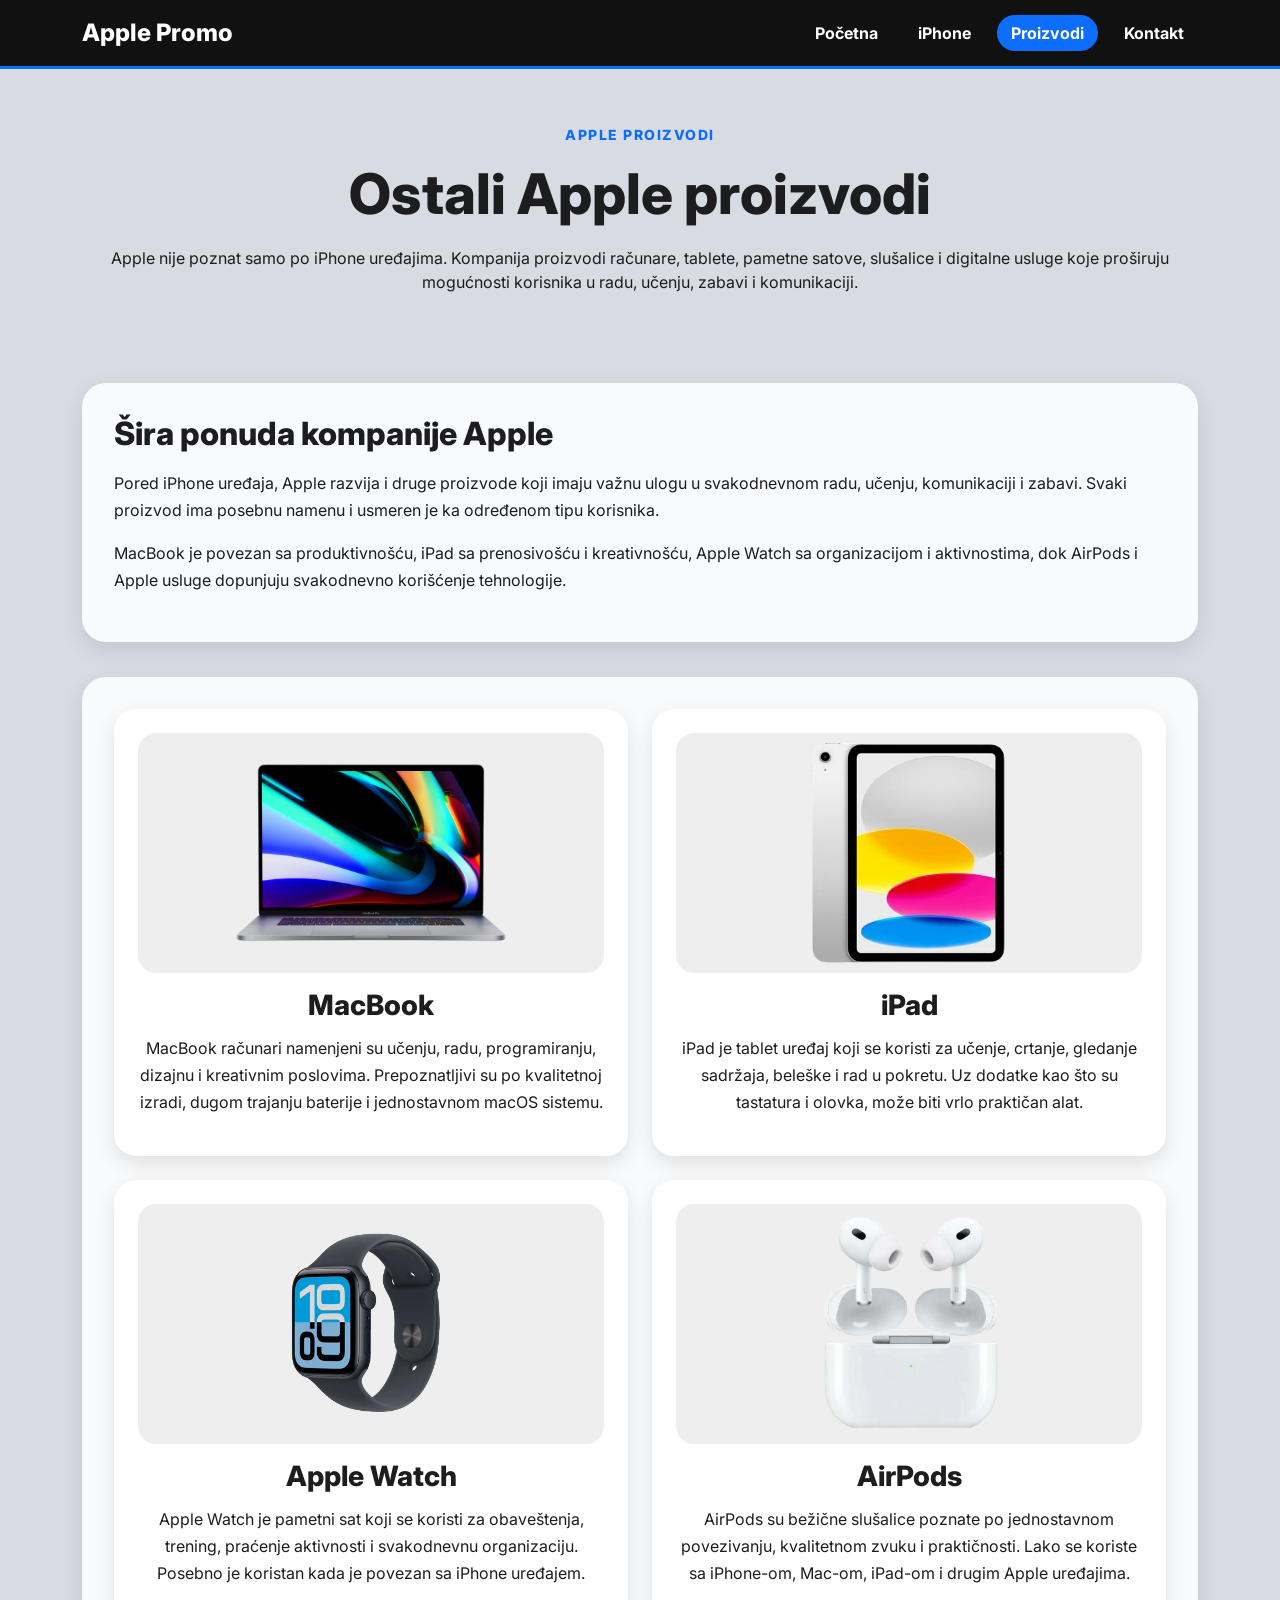
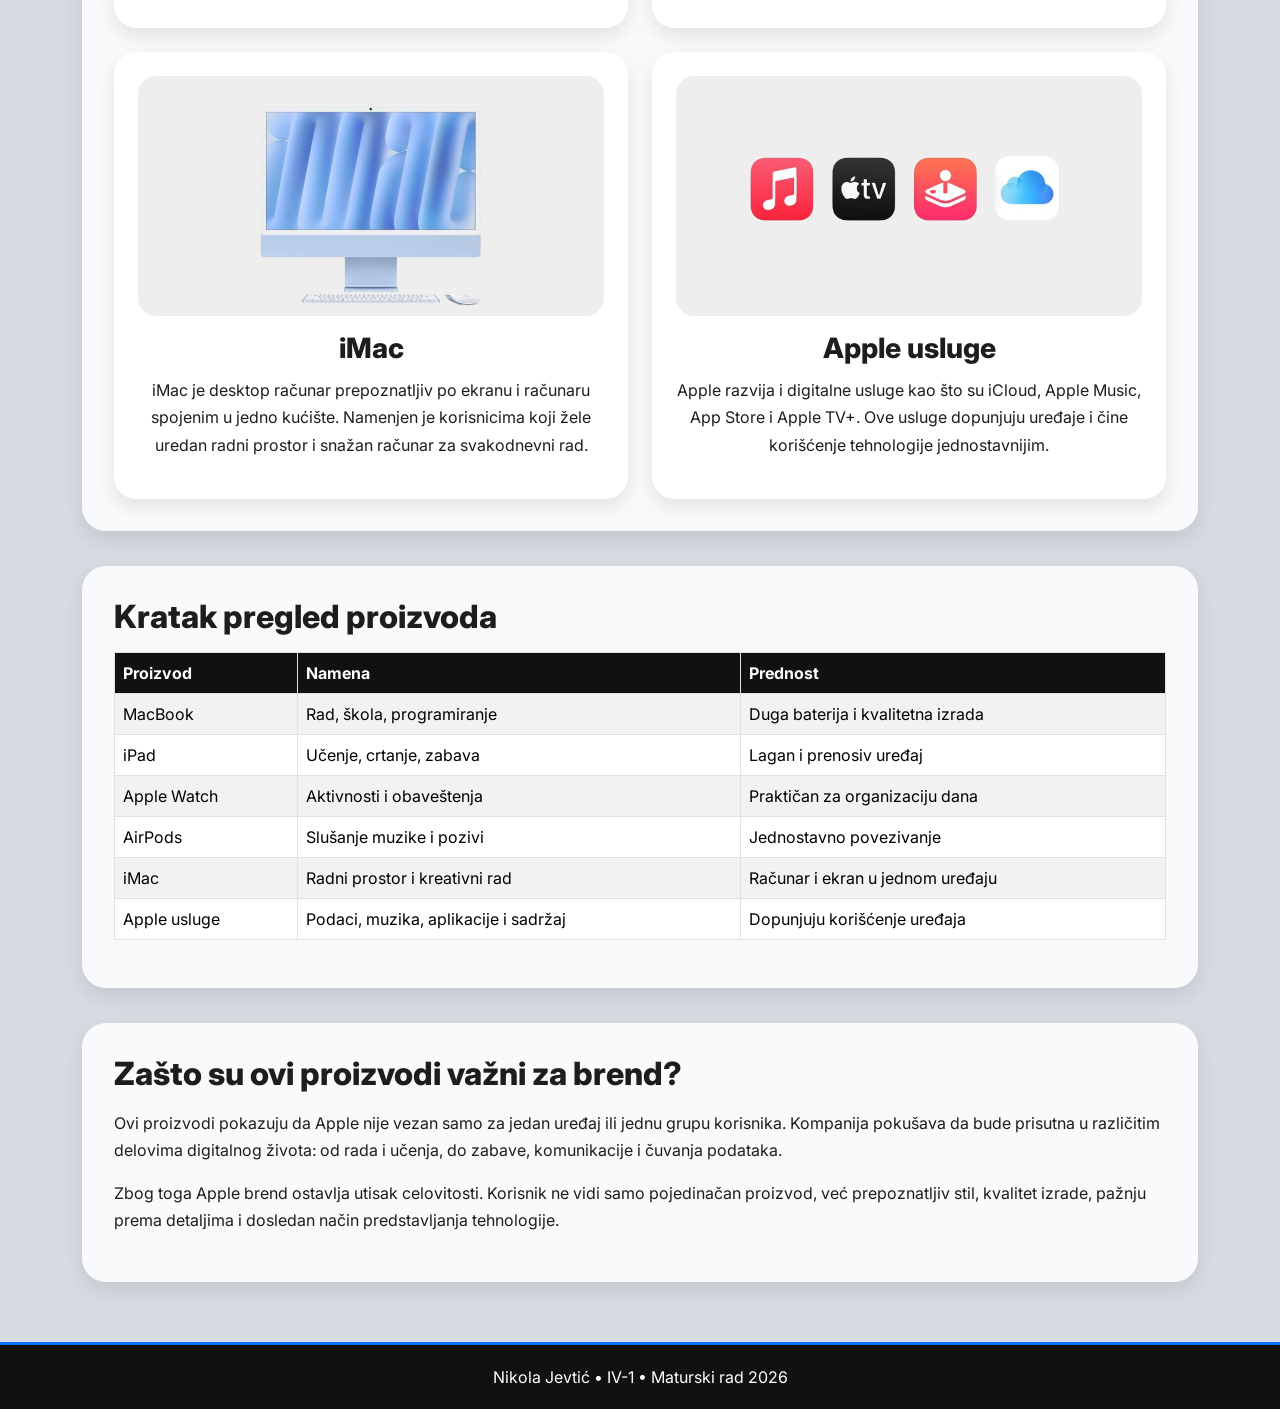
==== proizvodi.html @ b4c90541 "Add files via upload" ====
<!DOCTYPE html>
<html lang="sr">
<head>
  <meta charset="UTF-8">
  <meta name="viewport" content="width=device-width, initial-scale=1.0">

  <title>Apple | Proizvodi</title>

  <link href="https://cdn.jsdelivr.net/npm/bootstrap@5.3.3/dist/css/bootstrap.min.css" rel="stylesheet">

  <link rel="preconnect" href="https://fonts.googleapis.com">
  <link rel="preconnect" href="https://fonts.gstatic.com" crossorigin>
  <link href="https://fonts.googleapis.com/css2?family=Inter:wght@300;400;600;700;800&display=swap" rel="stylesheet">

  <link rel="stylesheet" href="style.css">
</head>

<body>

  <nav class="site-nav">
    <div class="container nav-wrap">
      <div class="brand">Apple Promo</div>

      <ul class="menu">
        <li><a href="index.html">Početna</a></li>
        <li><a href="iphone.html">iPhone</a></li>
        <li><a class="active" href="proizvodi.html">Proizvodi</a></li>
        <li><a href="kontakt.html">Kontakt</a></li>
      </ul>
    </div>
  </nav>

  <header class="page-hero">
    <div class="container">
      <p class="small-title">Apple proizvodi</p>
      <h1>Ostali Apple proizvodi</h1>

      <p>
        Apple nije poznat samo po iPhone uređajima. Kompanija proizvodi računare,
        tablete, pametne satove, slušalice i digitalne usluge koje proširuju mogućnosti
        korisnika u radu, učenju, zabavi i komunikaciji.
      </p>
    </div>
  </header>

  <main class="container my-5">

    <section class="content-section">
      <h2>Šira ponuda kompanije Apple</h2>

      <p>
        Pored iPhone uređaja, Apple razvija i druge proizvode koji imaju važnu ulogu
        u svakodnevnom radu, učenju, komunikaciji i zabavi. Svaki proizvod ima posebnu
        namenu i usmeren je ka određenom tipu korisnika.
      </p>

      <p>
        MacBook je povezan sa produktivnošću, iPad sa prenosivošću i kreativnošću,
        Apple Watch sa organizacijom i aktivnostima, dok AirPods i Apple usluge dopunjuju
        svakodnevno korišćenje tehnologije.
      </p>
    </section>

    <section class="content-section">
      <div class="row g-4">

        <div class="col-md-6">
          <div class="product-card">
            <a href="https://www.apple.com/mac/" target="_blank">
              <img src="img/macbook.png" alt="MacBook">
            </a>

            <h3>MacBook</h3>
            <p>
              MacBook računari namenjeni su učenju, radu, programiranju, dizajnu i kreativnim
              poslovima. Prepoznatljivi su po kvalitetnoj izradi, dugom trajanju baterije i
              jednostavnom macOS sistemu.
            </p>
          </div>
        </div>

        <div class="col-md-6">
          <div class="product-card">
            <a href="https://www.apple.com/ipad/" target="_blank">
              <img src="img/ipad.png" alt="iPad">
            </a>

            <h3>iPad</h3>
            <p>
              iPad je tablet uređaj koji se koristi za učenje, crtanje, gledanje sadržaja,
              beleške i rad u pokretu. Uz dodatke kao što su tastatura i olovka, može biti
              vrlo praktičan alat.
            </p>
          </div>
        </div>

        <div class="col-md-6">
          <div class="product-card">
            <a href="https://www.apple.com/apple-watch/" target="_blank" class="watch-box">
              <img src="img/watch.png" alt="Apple Watch">
            </a>

            <h3>Apple Watch</h3>
            <p>
              Apple Watch je pametni sat koji se koristi za obaveštenja, trening, praćenje
              aktivnosti i svakodnevnu organizaciju. Posebno je koristan kada je povezan
              sa iPhone uređajem.
            </p>
          </div>
        </div>

        <div class="col-md-6">
          <div class="product-card">
            <a href="https://www.apple.com/airpods/" target="_blank">
              <img src="img/airpods.png" alt="AirPods">
            </a>

            <h3>AirPods</h3>
            <p>
              AirPods su bežične slušalice poznate po jednostavnom povezivanju, kvalitetnom
              zvuku i praktičnosti. Lako se koriste sa iPhone-om, Mac-om, iPad-om i drugim
              Apple uređajima.
            </p>
          </div>
        </div>

        <div class="col-md-6">
          <div class="product-card">
            <a href="https://www.apple.com/imac/" target="_blank" class="imac-box">
              <img src="img/imac.png" alt="iMac">
            </a>

            <h3>iMac</h3>
            <p>
              iMac je desktop računar prepoznatljiv po ekranu i računaru spojenim u jedno
              kućište. Namenjen je korisnicima koji žele uredan radni prostor i snažan računar
              za svakodnevni rad.
            </p>
          </div>
        </div>

        <div class="col-md-6">
          <div class="product-card">
            <a href="https://www.apple.com/icloud/" target="_blank">
              <img src="img/services.png" alt="Apple usluge">
            </a>

            <h3>Apple usluge</h3>
            <p>
              Apple razvija i digitalne usluge kao što su iCloud, Apple Music, App Store i
              Apple TV+. Ove usluge dopunjuju uređaje i čine korišćenje tehnologije
              jednostavnijim.
            </p>
          </div>
        </div>

      </div>
    </section>

    <section class="content-section">
      <h2>Kratak pregled proizvoda</h2>

      <div class="table-responsive mt-3">
        <table class="table table-striped table-bordered align-middle">
          <thead>
            <tr>
              <th>Proizvod</th>
              <th>Namena</th>
              <th>Prednost</th>
            </tr>
          </thead>

          <tbody>
            <tr>
              <td>MacBook</td>
              <td>Rad, škola, programiranje</td>
              <td>Duga baterija i kvalitetna izrada</td>
            </tr>

            <tr>
              <td>iPad</td>
              <td>Učenje, crtanje, zabava</td>
              <td>Lagan i prenosiv uređaj</td>
            </tr>

            <tr>
              <td>Apple Watch</td>
              <td>Aktivnosti i obaveštenja</td>
              <td>Praktičan za organizaciju dana</td>
            </tr>

            <tr>
              <td>AirPods</td>
              <td>Slušanje muzike i pozivi</td>
              <td>Jednostavno povezivanje</td>
            </tr>

            <tr>
              <td>iMac</td>
              <td>Radni prostor i kreativni rad</td>
              <td>Računar i ekran u jednom uređaju</td>
            </tr>

            <tr>
              <td>Apple usluge</td>
              <td>Podaci, muzika, aplikacije i sadržaj</td>
              <td>Dopunjuju korišćenje uređaja</td>
            </tr>
          </tbody>
        </table>
      </div>
    </section>

    <section class="content-section">
      <h2>Zašto su ovi proizvodi važni za brend?</h2>

      <p>
        Ovi proizvodi pokazuju da Apple nije vezan samo za jedan uređaj ili jednu grupu
        korisnika. Kompanija pokušava da bude prisutna u različitim delovima digitalnog
        života: od rada i učenja, do zabave, komunikacije i čuvanja podataka.
      </p>

      <p>
        Zbog toga Apple brend ostavlja utisak celovitosti. Korisnik ne vidi samo pojedinačan
        proizvod, već prepoznatljiv stil, kvalitet izrade, pažnju prema detaljima i dosledan
        način predstavljanja tehnologije.
      </p>
    </section>

  </main>

  <footer class="site-footer">
    <div class="container">
      Nikola Jevtić • IV-1 • Maturski rad 2026
    </div>
  </footer>

</body>
</html>
---- style.css ----
body {
  font-family: 'Inter', Arial, sans-serif;
  background: #d8dbe2;
  color: #1d1d1f;
  margin: 0;
}

/* NAVIGACIJA */

.site-nav {
  background: #111;
  padding: 15px 0;
  border-bottom: 3px solid #0d6efd;
  position: sticky;
  top: 0;
  z-index: 1000;
}

.nav-wrap {
  display: flex;
  align-items: center;
  justify-content: space-between;
}

.brand {
  color: white;
  font-weight: 800;
  font-size: 24px;
}

.menu {
  display: flex;
  gap: 12px;
  list-style: none;
  padding: 0;
  margin: 0;
}

.menu a {
  color: white;
  text-decoration: none;
  font-weight: 700;
  padding: 8px 14px;
  border-radius: 20px;
}

.menu a:hover,
.menu a.active {
  background: #0d6efd;
  color: white;
}

/* HERO */

.hero-section,
.page-hero {
  padding: 55px 0;
}

.page-hero {
  text-align: center;
  padding-bottom: 25px;
}

.hero-section h1,
.page-hero h1 {
  font-size: 56px;
  font-weight: 800;
  margin-bottom: 18px;
}

.lead-text {
  font-size: 18px;
  line-height: 1.7;
}

/* SEKCIJE */

.content-section {
  background: rgba(255, 255, 255, 0.85);
  border-radius: 24px;
  padding: 32px;
  margin-bottom: 35px;
  box-shadow: 0 8px 22px rgba(0,0,0,0.10);
}

.content-section h2 {
  font-weight: 800;
  margin-bottom: 16px;
}

.content-section p {
  line-height: 1.7;
}

.small-title {
  color: #0d6efd;
  text-transform: uppercase;
  font-weight: 800;
  letter-spacing: 1.5px;
  font-size: 14px;
}

/* SLIKE */

.main-img,
.section-img {
  width: 100%;
  height: 380px;
  object-fit: cover;
  border-radius: 22px;
  box-shadow: 0 8px 22px rgba(0,0,0,0.14);
  background: #eeeeee;
}

.main-img {
  height: 450px;
}

.hero-phone-box {
  background: #eeeeee;
  border-radius: 22px;
  height: 450px;
  padding: 18px;
  box-shadow: 0 8px 22px rgba(0,0,0,0.14);
  display: flex;
  align-items: center;
  justify-content: center;
  overflow: hidden;
}

.iphone-hero-img {
  width: 100%;
  height: 100%;
  object-fit: contain;
  object-position: center;
  display: block;
  transform: scale(1.25);
}

.product-card img {
  width: 100%;
  height: 240px;
  object-fit: contain;
  background: #eeeeee;
  padding: 10px;
  border-radius: 18px;
  margin-bottom: 16px;
  display: block;
}

/* KARTICE */

.info-card,
.product-card,
.contact-box {
  background: white;
  border-radius: 22px;
  padding: 24px;
  height: 100%;
  box-shadow: 0 8px 20px rgba(0,0,0,0.10);
}

.info-card h3,
.product-card h3 {
  font-weight: 800;
  margin-bottom: 12px;
}

.product-card {
  text-align: center;
  transition: 0.25s;
}

.product-card:hover,
.info-card:hover {
  transform: translateY(-5px);
}

/* APPLE WATCH */

.watch-box {
  width: 100%;
  height: 240px;
  background: #eeeeee;
  padding: 10px;
  border-radius: 18px;
  margin-bottom: 16px;
  display: flex;
  align-items: center;
  justify-content: center;
  overflow: hidden;
}

.watch-box img {
  width: auto;
  height: auto;
  max-width: 90%;
  max-height: 90%;
  object-fit: contain;
  background: transparent;
  padding: 0;
  margin: 0;
  border-radius: 0;
  transform: scale(1.50);
}

/* LISTE */

.nice-list {
  background: white;
  border-radius: 18px;
  padding: 22px 35px;
  box-shadow: 0 6px 16px rgba(0,0,0,0.08);
}

.nice-list li {
  margin-bottom: 8px;
}

/* TABELA */

.table {
  background: white;
}

.table th {
  background: #111;
  color: white;
}

/* FORMA */

.form-control,
.form-select {
  border-radius: 14px;
  padding: 11px;
}

iframe {
  border-radius: 18px;
}

/* DUGMAD */

.btn {
  border-radius: 20px;
  margin: 4px;
}

/* FOOTER */

.site-footer {
  background: #111;
  color: white;
  text-align: center;
  padding: 20px 0;
  margin-top: 60px;
  border-top: 3px solid #0d6efd;
}

.imac-box {
  width: 100%;
  height: 240px;
  background: #eeeeee;
  padding: 10px;
  border-radius: 18px;
  margin-bottom: 16px;
  display: flex;
  align-items: center;
  justify-content: center;
  overflow: hidden;
}

.imac-box img {
  width: auto;
  height: auto;
  max-width: 90%;
  max-height: 90%;
  object-fit: contain;
  background: transparent;
  padding: 0;
  margin: 0;
  border-radius: 0;
  transform: scale(1.18);
}

/* RESPONSIVE */

@media (max-width: 768px) {
  .nav-wrap {
    flex-direction: column;
    gap: 14px;
  }

  .menu {
    flex-wrap: wrap;
    justify-content: center;
  }

  .hero-section h1,
  .page-hero h1 {
    font-size: 38px;
  }

  .content-section {
    padding: 22px;
  }

  .main-img,
  .section-img {
    height: 260px;
  }

  .hero-phone-box {
    height: 300px;
  }

  .product-card img {
    height: 210px;
  }

  .watch-box {
    height: 210px;
  }

  .watch-box img {
    transform: scale(1.15);
  }
}
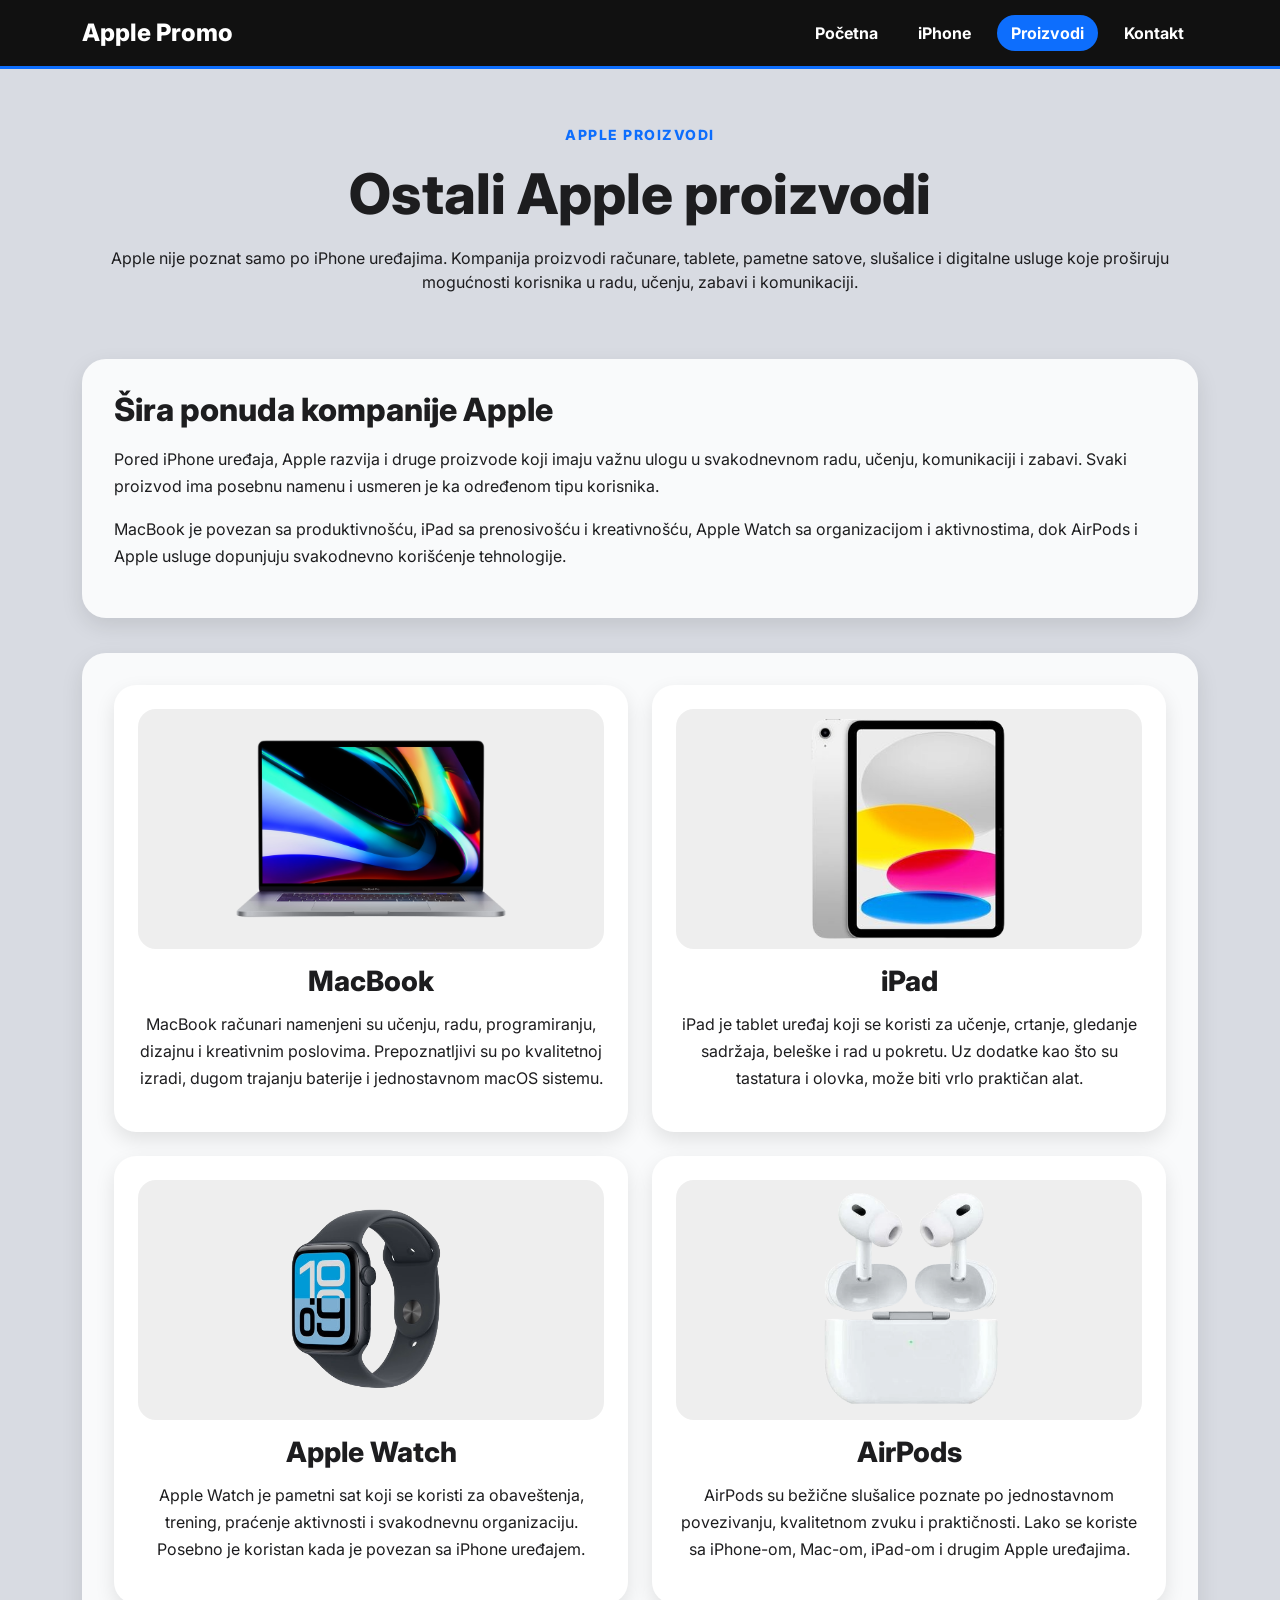
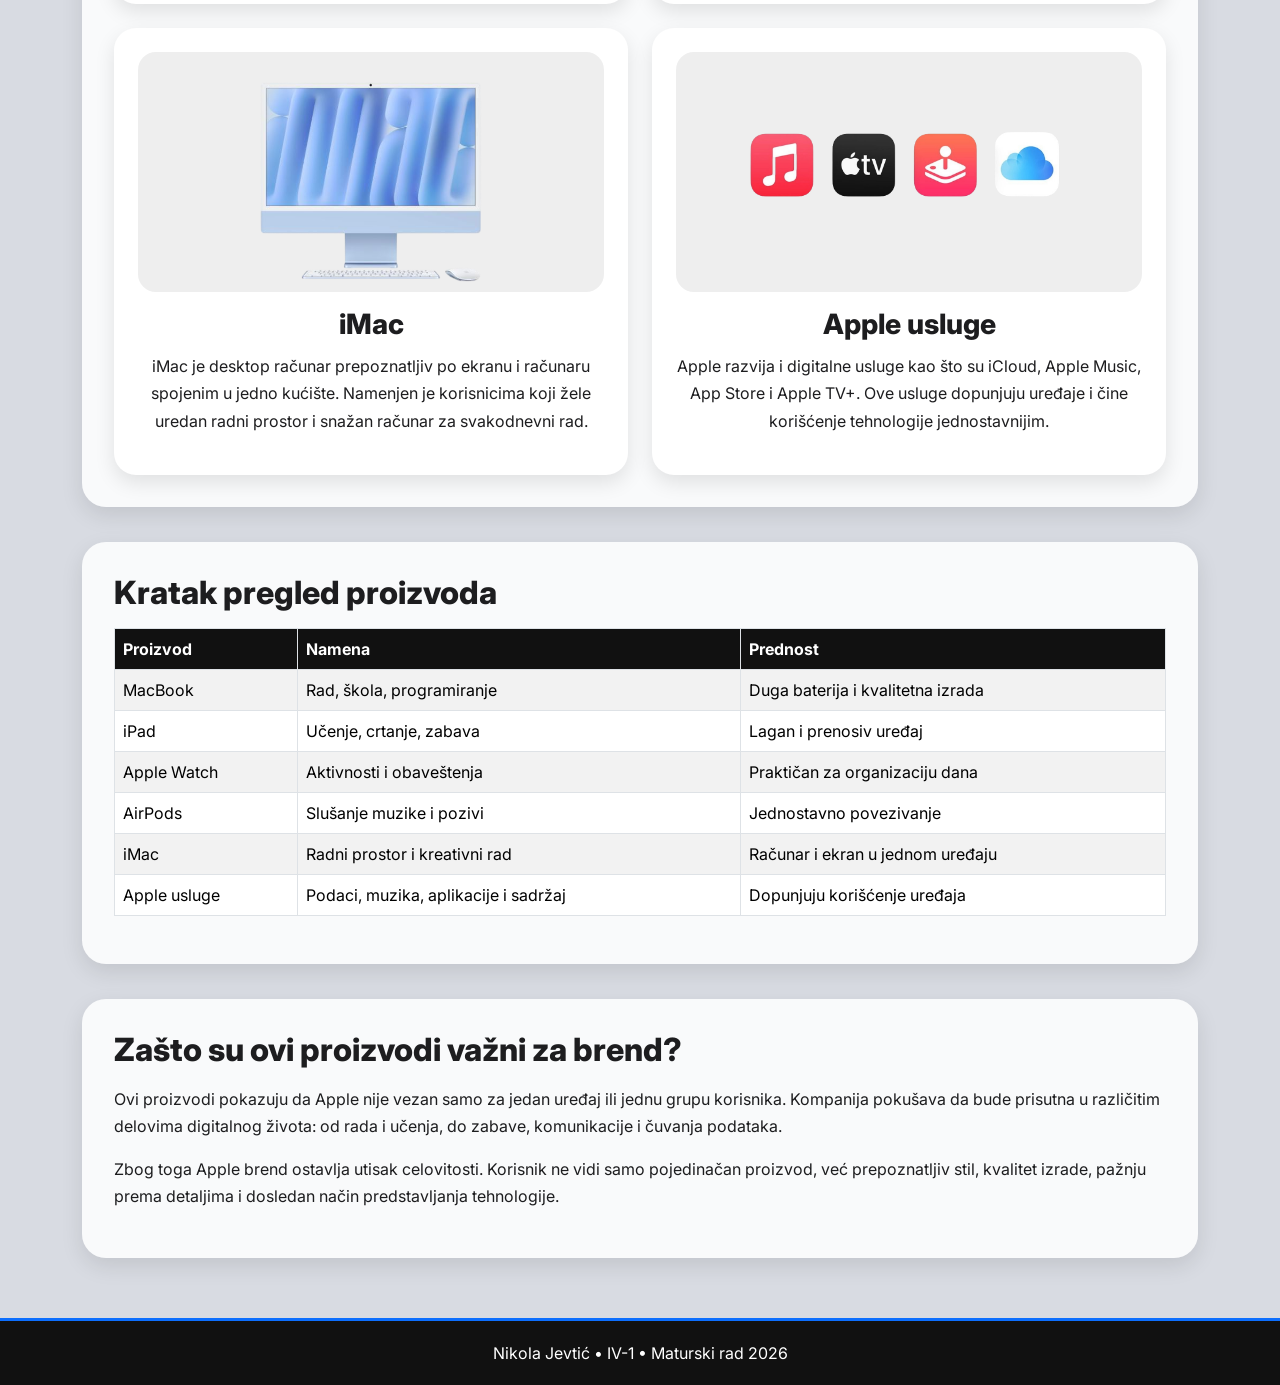
==== commit 26dd73e3: "Update proizvodi.html" ====
--- a/proizvodi.html
+++ b/proizvodi.html
@@ -43,7 +43,7 @@
     </div>
   </header>
 
-  <main class="container my-5">
+  <main class="container my-4">
 
     <section class="content-section">
       <h2>Šira ponuda kompanije Apple</h2>
@@ -236,4 +236,4 @@
   </footer>
 
 </body>
-</html>+</html>
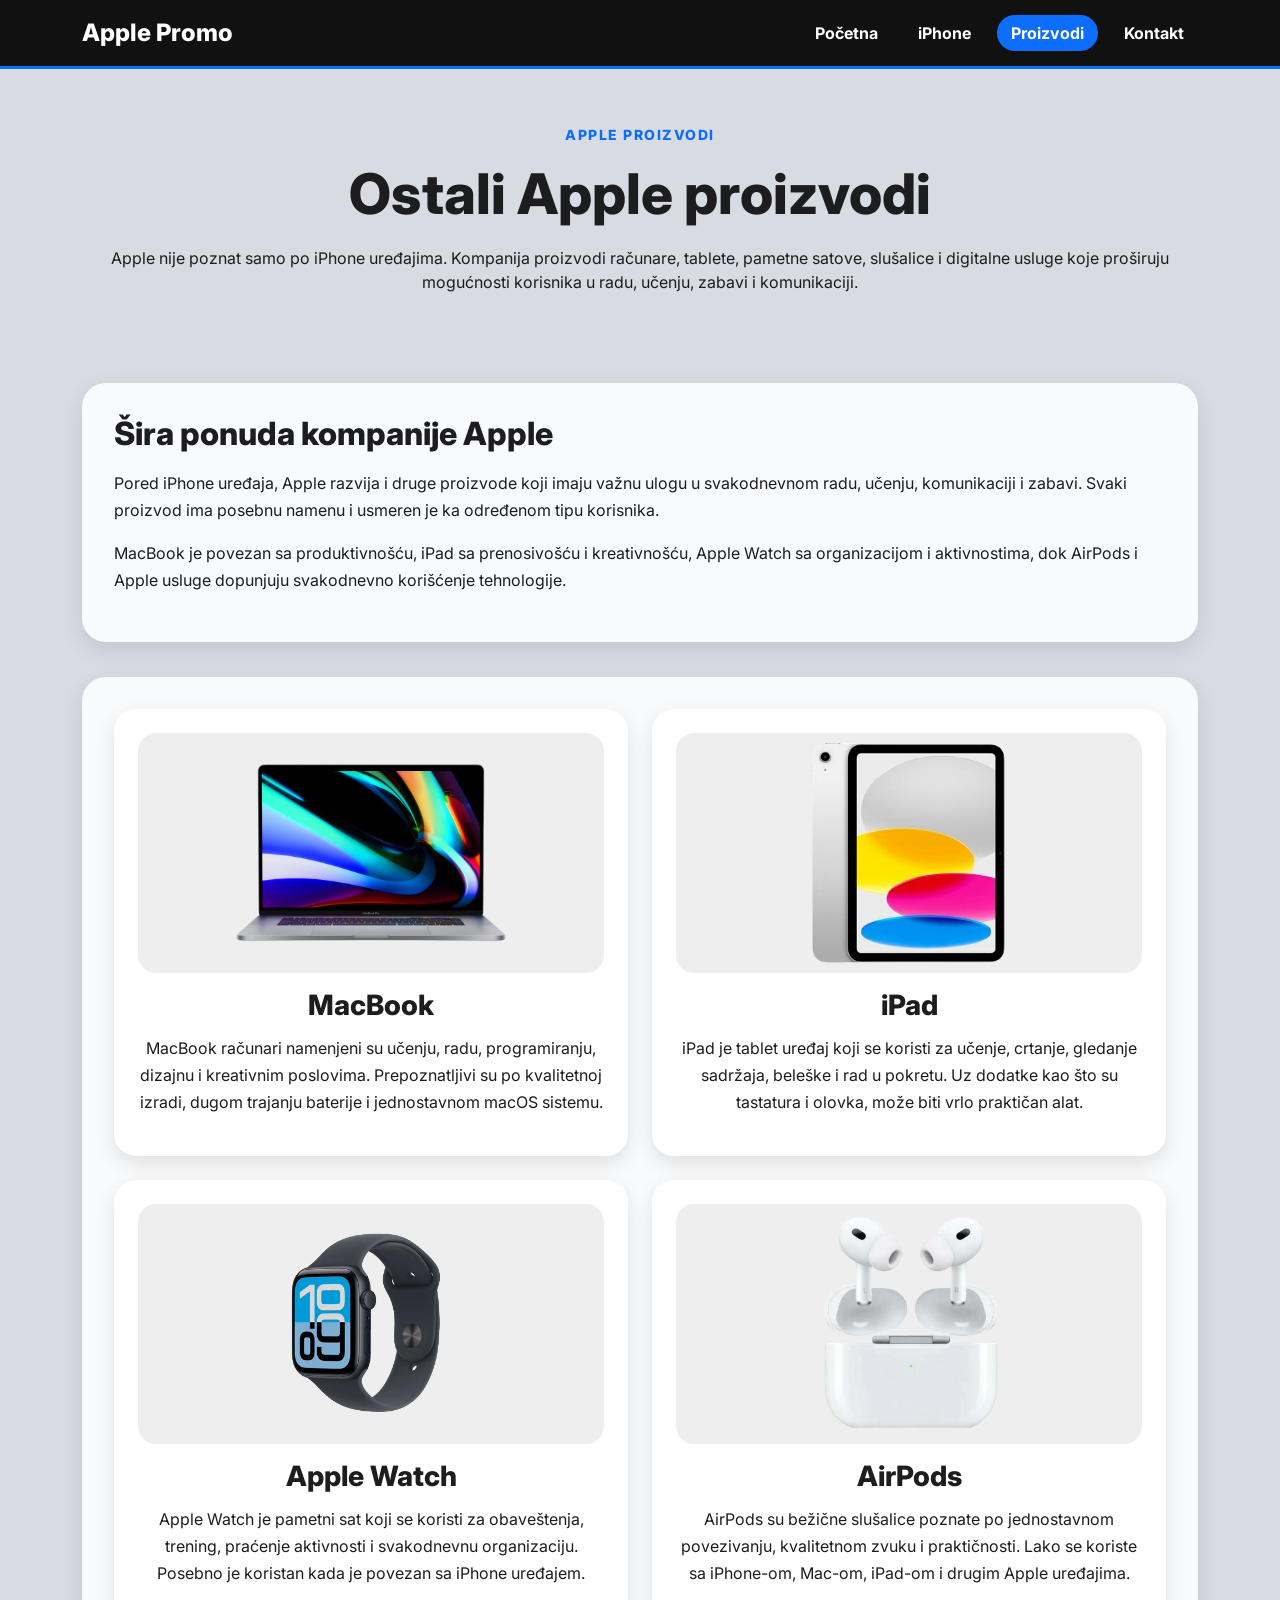
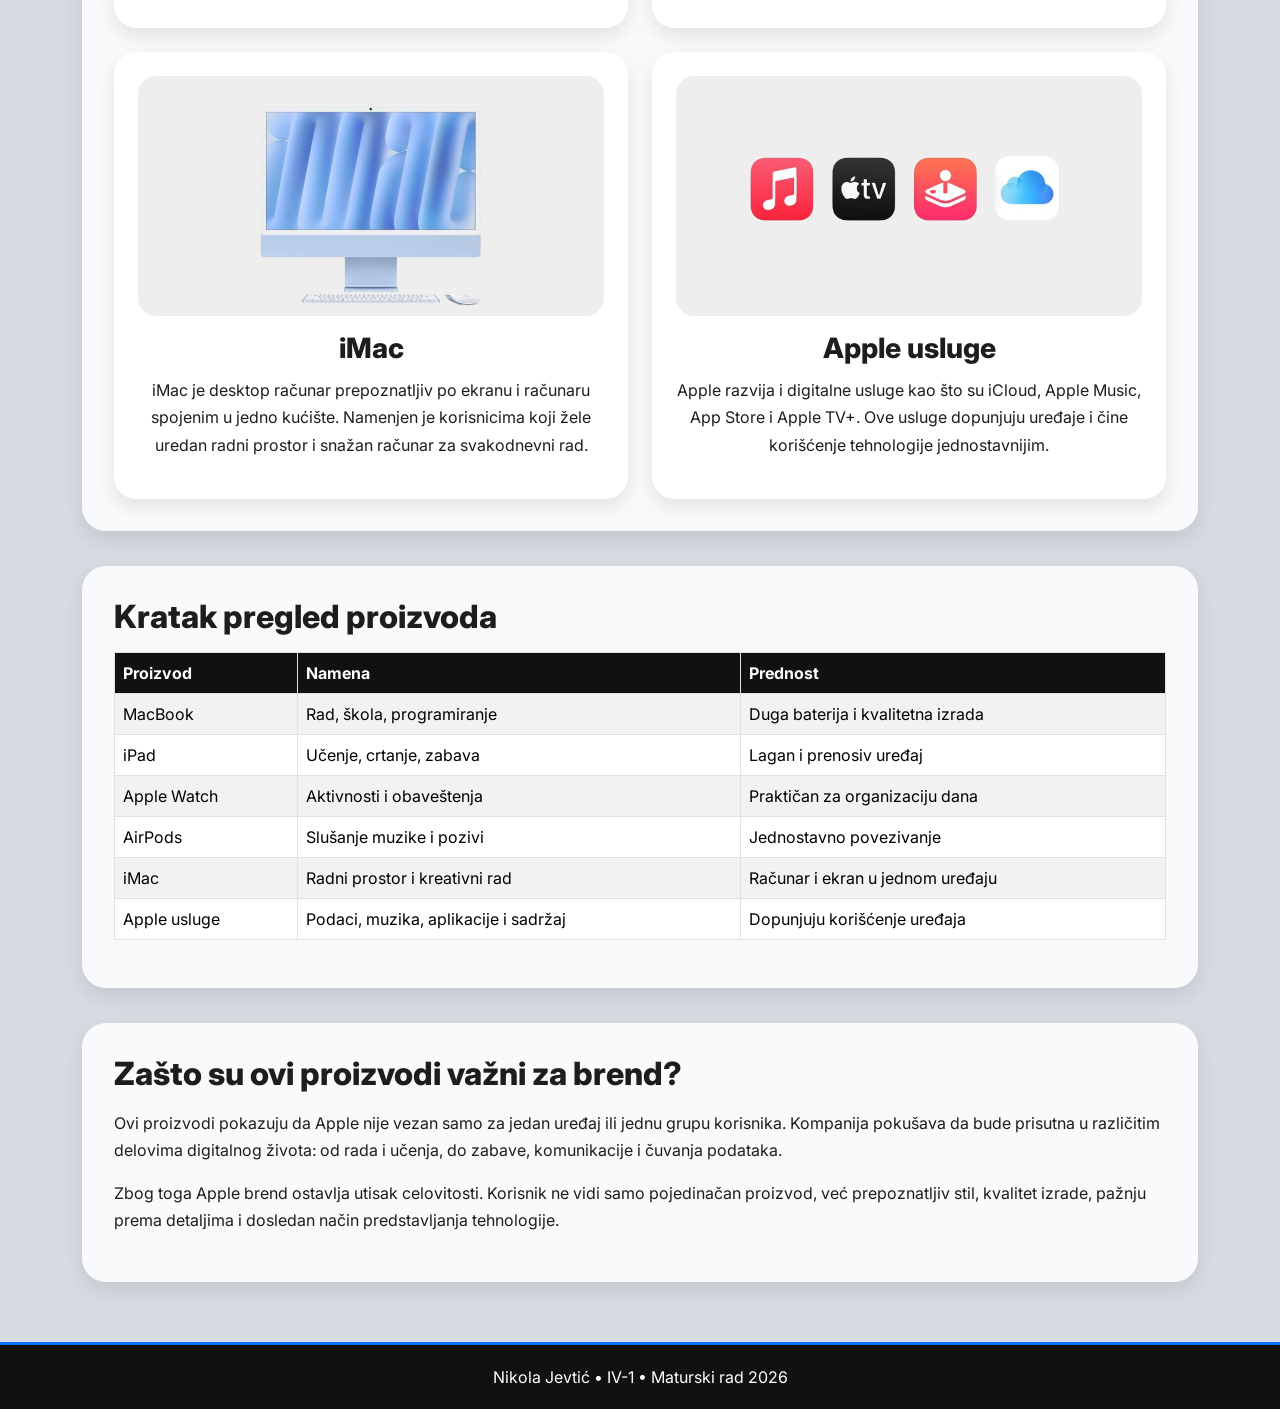
==== commit ad34d81f: "Add files via upload" ====
--- a/proizvodi.html
+++ b/proizvodi.html
@@ -43,7 +43,7 @@
     </div>
   </header>
 
-  <main class="container my-4">
+  <main class="container my-5">
 
     <section class="content-section">
       <h2>Šira ponuda kompanije Apple</h2>
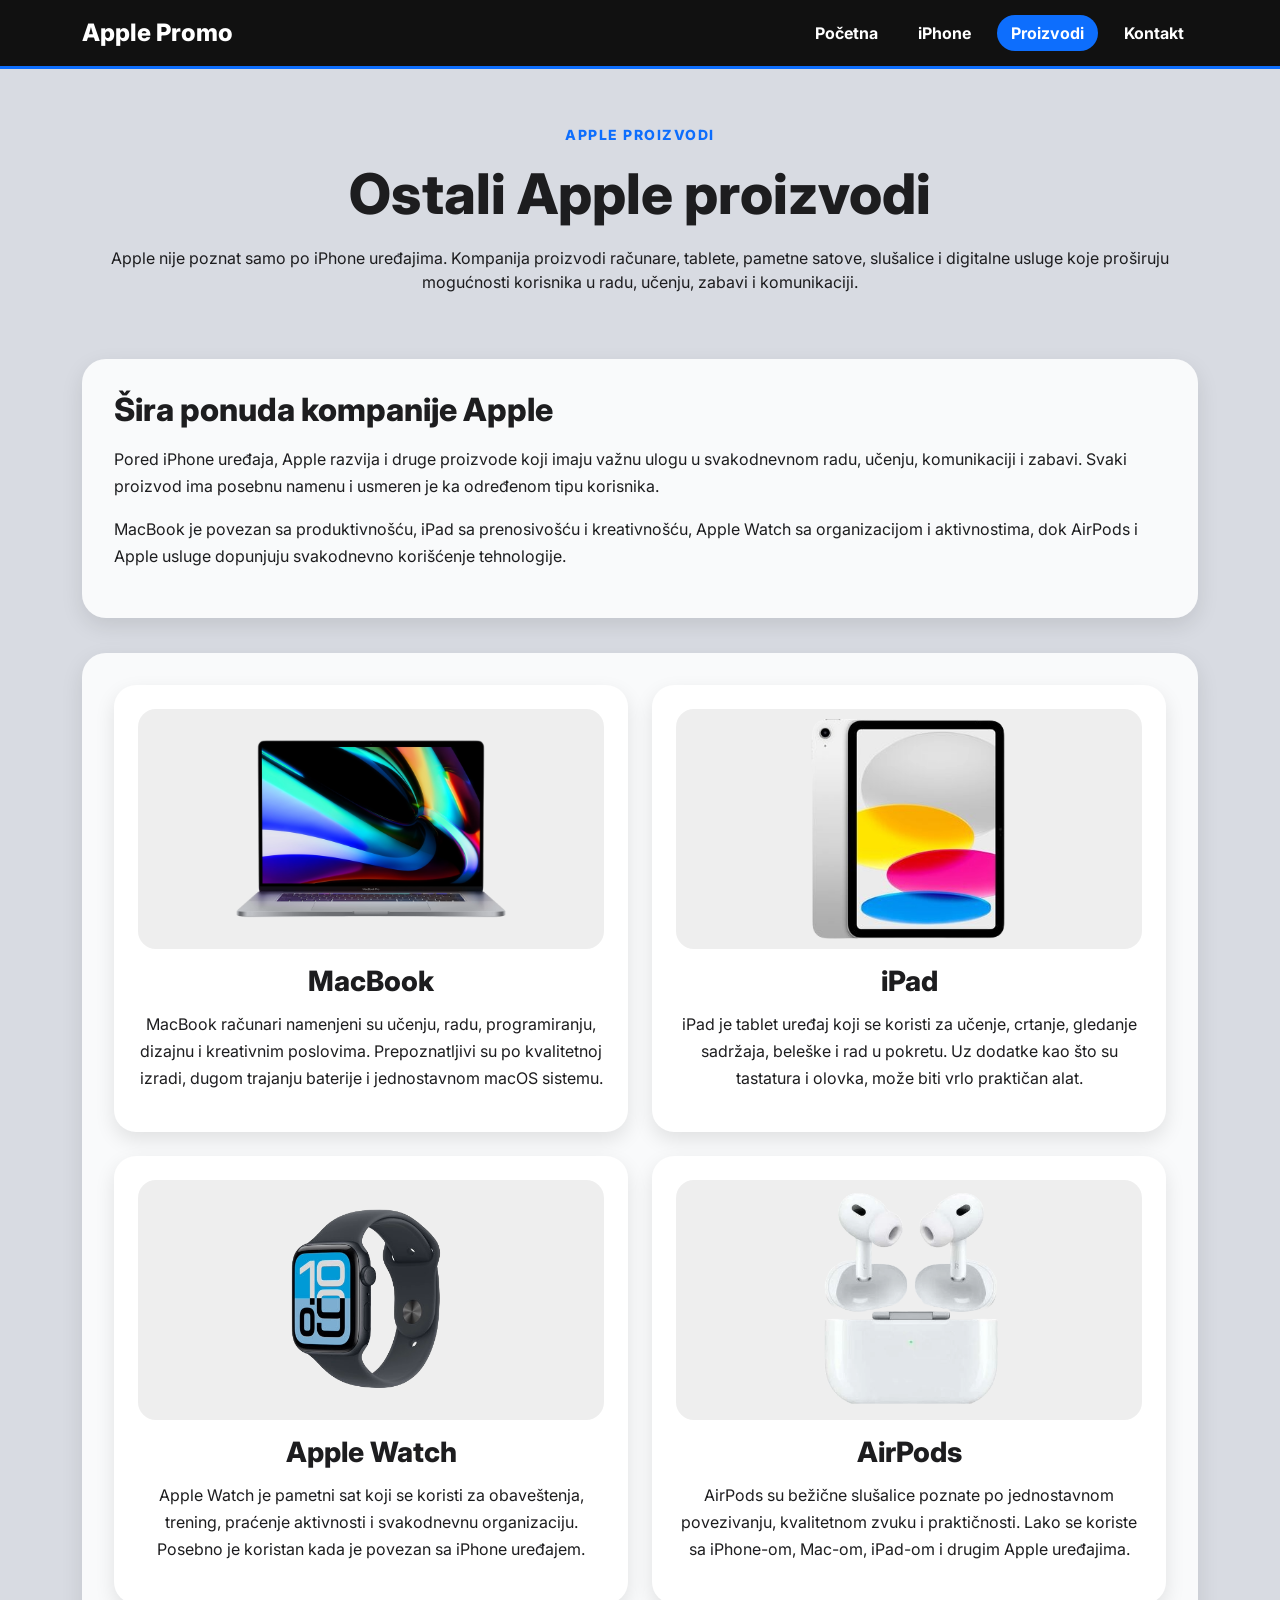
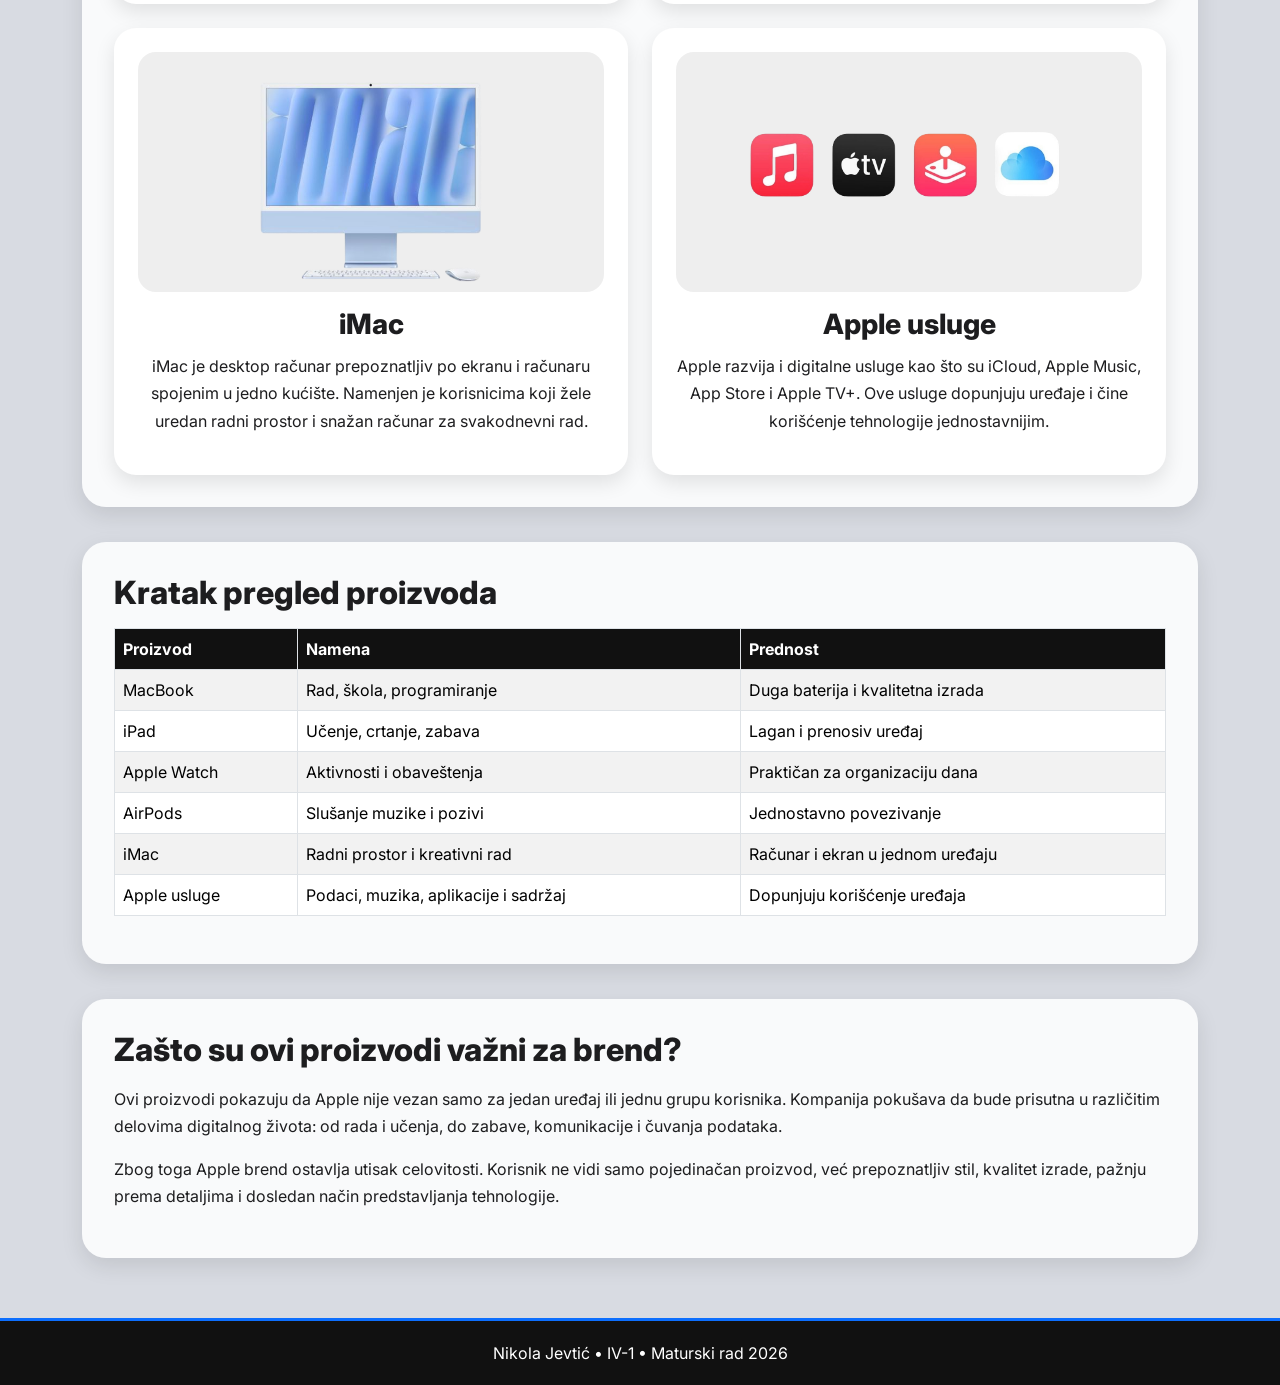
==== commit 22a97539: "Add files via upload" ====
--- a/proizvodi.html
+++ b/proizvodi.html
@@ -43,7 +43,7 @@
     </div>
   </header>
 
-  <main class="container my-5">
+  <main class="container my-4">
 
     <section class="content-section">
       <h2>Šira ponuda kompanije Apple</h2>
